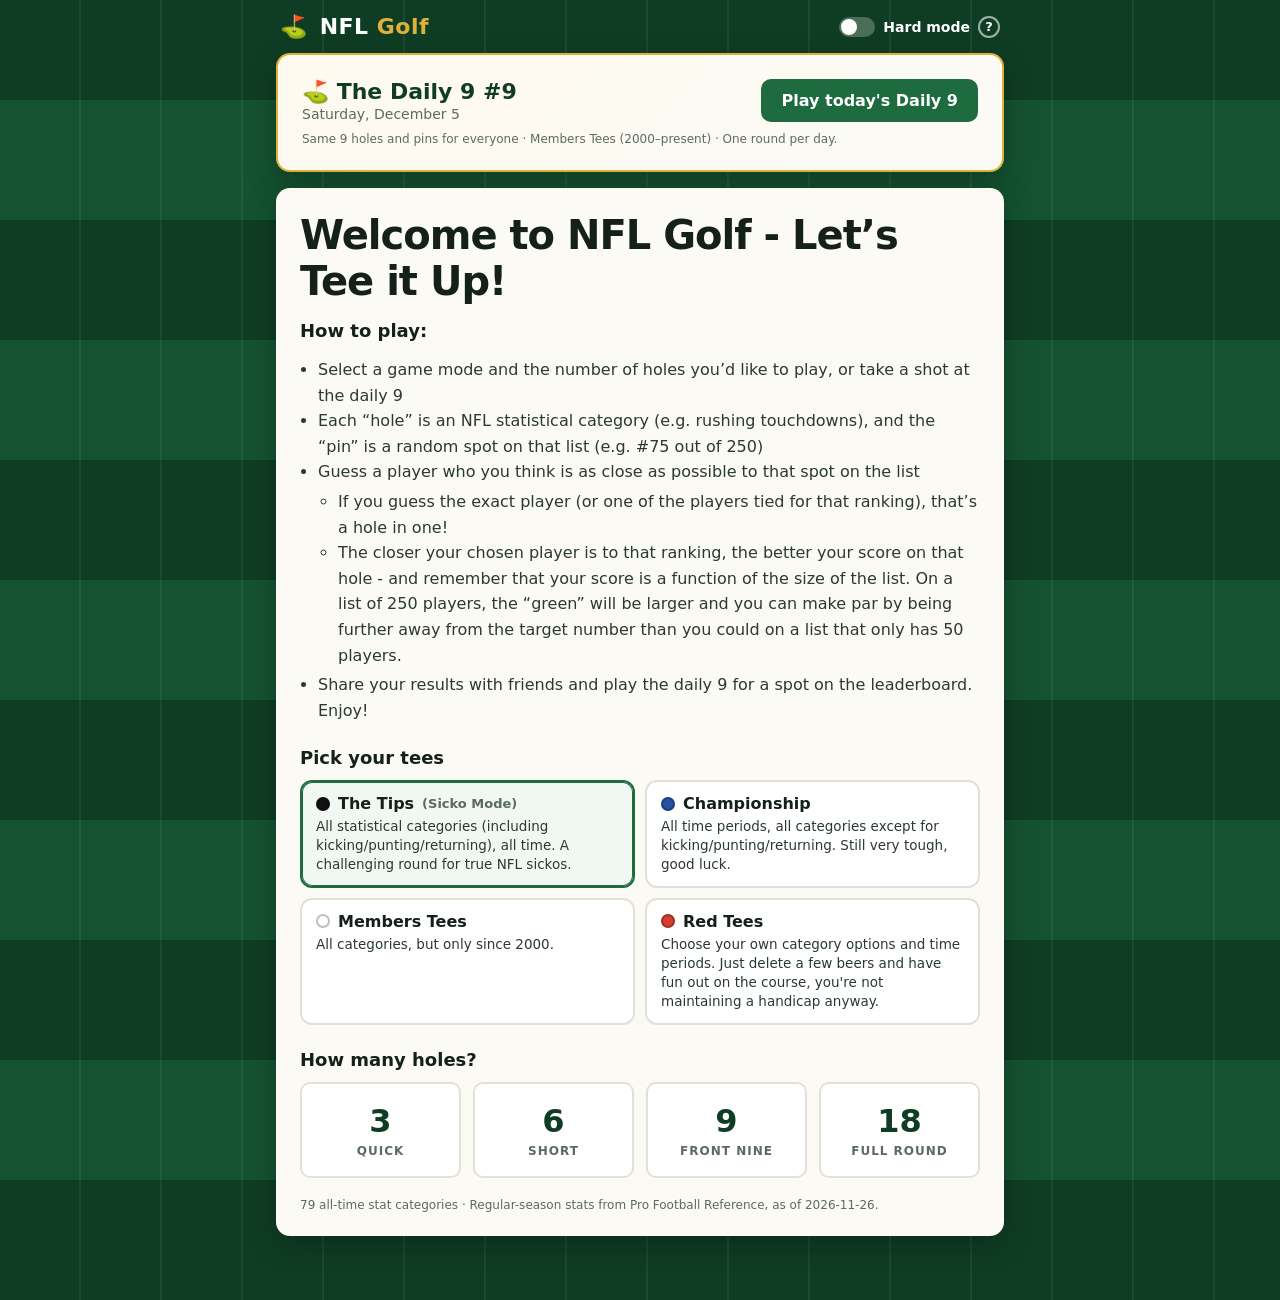
==== index.html @ 285e83be "Add Challenge links: send a friend your exact course and compare scores Co-Authored-By: Claude Opus " ====
<!doctype html>
<html lang="en">
<head>
  <meta charset="utf-8" />
  <meta name="viewport" content="width=device-width, initial-scale=1, viewport-fit=cover" />
  <meta name="claude:viewport-fit-sides" content="cover">
  <title>NFL Golf</title>
  <link rel="stylesheet" href="styles.css?v=15" />
</head>
<body>
  <header class="topbar">
    <div class="brand"><span class="flag">⛳</span> NFL <em>Golf</em></div>
    <div id="hardToggle" class="hard-wrap">
      <label class="hard-toggle">
        <input type="checkbox" id="hardMode" /> <span class="switch" aria-hidden="true"></span> Hard mode
      </label>
      <button id="hardHelp" class="help-btn" type="button" aria-label="What is Hard mode?" aria-expanded="false" aria-controls="hardTip">?</button>
      <div id="hardTip" class="help-tip hidden" role="tooltip">For an additional challenge, hide the statistic for the pin player (i.e. you'll only see the ranking, not the underlying statistic).</div>
    </div>
    <div id="totalBadge" class="total-badge hidden">Score <strong id="totalScore">0</strong></div>
  </header>

  <main>
    <!-- Setup -->
    <section id="setup" class="screen">
      <div id="challengeCard" class="card challenge-card hidden">
        <div class="daily-head">
          <div>
            <div class="daily-kicker">🏌️ You've been challenged!</div>
            <div class="daily-date" id="challengeWhat"></div>
          </div>
          <button id="challengeBtn" class="primary">Accept challenge</button>
        </div>
        <p class="fine daily-note" id="challengeNote"></p>
      </div>
      <div class="card daily-card">
        <div class="daily-head">
          <div>
            <div class="daily-kicker">⛳ The Daily 9 #<span id="dailyNum">1</span></div>
            <div class="daily-date" id="dailyDate"></div>
          </div>
          <button id="dailyBtn" class="primary">Play today's Daily 9</button>
        </div>
        <p class="fine daily-note" id="dailyNote"></p>
      </div>
      <div class="card hero">
        <h1>Welcome to NFL Golf - Let’s Tee it Up!</h1>
        <h2 class="howto">How to play:</h2>
        <ul class="rules">
          <li>Select a game mode and the number of holes you’d like to play, or take a shot at the daily 9</li>
          <li>Each “hole” is an NFL statistical category (e.g. rushing touchdowns), and the “pin” is a random spot on that list (e.g. #75 out of 250)</li>
          <li>Guess a player who you think is as close as possible to that spot on the list
            <ul>
              <li>If you guess the exact player (or one of the players tied for that ranking), that’s a hole in one!</li>
              <li>The closer your chosen player is to that ranking, the better your score on that hole - and remember that your score is a function of the size of the list. On a list of 250 players, the “green” will be larger and you can make par by being further away from the target number than you could on a list that only has 50 players.</li>
            </ul>
          </li>
          <li>Share your results with friends and play the daily 9 for a spot on the leaderboard. Enjoy!</li>
        </ul>

        <h2>Pick your tees</h2>
        <div class="tees" role="radiogroup" aria-label="Game mode">
          <label class="tee tee-tips"><input type="radio" name="tee" value="tips" checked />
            <span class="tee-name"><i class="tee-dot"></i>The Tips <small>(Sicko Mode)</small></span>
            <span class="tee-copy">All statistical categories (including kicking/punting/returning), all time. A challenging round for true NFL sickos.</span>
          </label>
          <label class="tee tee-champ"><input type="radio" name="tee" value="champ" />
            <span class="tee-name"><i class="tee-dot"></i>Championship</span>
            <span class="tee-copy">All time periods, all categories except for kicking/punting/returning. Still very tough, good luck.</span>
          </label>
          <label class="tee tee-members"><input type="radio" name="tee" value="members" />
            <span class="tee-name"><i class="tee-dot"></i>Members Tees</span>
            <span class="tee-copy">All categories, but only since 2000.</span>
          </label>
          <label class="tee tee-red"><input type="radio" name="tee" value="red" />
            <span class="tee-name"><i class="tee-dot"></i>Red Tees</span>
            <span class="tee-copy">Choose your own category options and time periods. Just delete a few beers and have fun out on the course, you're not maintaining a handicap anyway.</span>
          </label>
        </div>

        <fieldset id="redOptions" class="red-options hidden">
          <legend>Categories</legend>
          <div class="fams">
            <label><input type="checkbox" name="fam" value="off" checked /> Offensive</label>
            <label><input type="checkbox" name="fam" value="def" checked /> Defensive</label>
            <label><input type="checkbox" name="fam" value="kick" /> Placekicking</label>
            <label><input type="checkbox" name="fam" value="punt,ret" /> Punting/Returning</label>
            <label><input type="checkbox" name="fam" value="gen" /> Games &amp; Starts</label>
          </div>
          <div class="years">
            <label>From <select id="yearFrom"></select></label>
            <label>To <select id="yearTo"></select></label>
          </div>
          <p id="redNote" class="fine red-note"></p>
        </fieldset>

        <h2>How many holes?</h2>
        <div class="hole-choices">
          <button class="choice" data-holes="3">3<span>Quick</span></button>
          <button class="choice" data-holes="6">6<span>Short</span></button>
          <button class="choice" data-holes="9">9<span>Front nine</span></button>
          <button class="choice" data-holes="18">18<span>Full round</span></button>
        </div>
        <p class="fine" id="dataNote"></p>
      </div>
    </section>

    <!-- Hole -->
    <section id="hole" class="screen hidden">
      <div class="round-bar">
        <button id="homeBtn" class="bar-btn" type="button">← Home</button>
        <button id="reteeBtn" class="bar-btn" type="button" title="Start over from hole 1 with a fresh course, same settings">↺ Re-Tee</button>
      </div>
      <div class="card">
        <div class="hole-head">
          <div class="hole-num">Hole <span id="holeNum">1</span><small> / <span id="holeCount">9</span></small></div>
          <div class="pin">
            <div class="pin-label">Pin</div>
            <div class="pin-rank">#<span id="parRank">1</span></div>
          </div>
        </div>
        <div id="holeTee" class="hole-tee"></div>
        <h2 id="catName" class="cat-name">Category</h2>
        <p class="cat-sub">Ranked list goes to <b>#<span id="listSize">50</span></b>. Find the player ranked <b>#<span id="parRank2">1</span></b><span id="pinStat"></span> — or as close as you can.</p>

        <form id="guessForm" autocomplete="off">
          <div class="ac-wrap">
            <input id="guessInput" type="text" placeholder="Type a player's name…" aria-label="Player name" aria-autocomplete="list" aria-controls="acList" />
            <ul id="acList" class="ac-list hidden" role="listbox"></ul>
          </div>
          <button id="guessBtn" type="submit" class="primary">Swing</button>
        </form>

        <div id="result" class="result hidden">
          <div class="result-top">
            <div>
              <div id="resultLabel" class="result-label">Birdie</div>
              <div id="resultDetail" class="result-detail"></div>
            </div>
            <div class="strokes"><span id="resultStrokes">0</span><small>points</small></div>
          </div>
          <ol id="board" class="board"></ol>
          <button id="nextBtn" class="primary wide">Next hole →</button>
        </div>
      </div>

      <div class="card scorecard-card">
        <h3>Scorecard</h3>
        <div class="scorecard-scroll"><table id="scorecard" class="scorecard"></table></div>
      </div>
    </section>

    <!-- Final -->
    <section id="final" class="screen hidden">
      <div class="card hero">
        <div class="final-label">Round complete · <span id="finalTee"></span></div>
        <div class="final-score"><span id="finalScore">0</span><small>points over <span id="finalHoles">9</span> holes</small></div>
        <div id="finalRank" class="final-rank"></div>
        <p id="finalVerdict" class="lede final-verdict"></p>
        <div class="scorecard-scroll"><table id="finalCard" class="scorecard"></table></div>
        <textarea id="shareText" class="share-text" rows="12" readonly hidden aria-label="Your scorecard"></textarea>
        <div id="challengeResult" class="challenge-result hidden"></div>
        <div id="dailyBoard" class="daily-board hidden"></div>
        <div class="final-actions">
          <button id="shareBtn" class="ghost">Share your card</button>
          <button id="challengeSendBtn" class="ghost" title="Send a friend a link to this exact course">⚔️ Challenge</button>
          <button id="reteeFinalBtn" class="ghost" title="Play a fresh course with the same settings">↺ Re-Tee</button>
          <button id="againBtn" class="primary">Play again</button>
        </div>
      </div>
    </section>
  </main>

  <script src="leaderboard-config.js?v=10"></script>
  <script src="app.js?v=17"></script>
</body>
</html>
---- styles.css ----
:root {
  --turf: #0f3d24;
  --turf-2: #145230;
  --fairway: #1d6b3f;
  --card: #fbfaf5;
  --ink: #142019;
  --muted: #5b6b61;
  --line: #e3e1d6;
  --gold: #e0b13a;
  --flag: #d63c2f;
  --good: #1d7a45;
  --bad: #b23a2e;
  --radius: 14px;
}
* { box-sizing: border-box; }
html, body { margin: 0; }
:root { color-scheme: light; }
body {
  font-family: ui-sans-serif, system-ui, -apple-system, "Segoe UI", Roboto, sans-serif;
  color: var(--ink);
  min-height: 100vh;
  background:
    repeating-linear-gradient(90deg, transparent 0 79px, rgba(255,255,255,.06) 79px 81px),
    repeating-linear-gradient(0deg, var(--turf) 0 120px, var(--turf-2) 120px 240px);
}
.hidden { display: none !important; }

.topbar {
  display: flex; justify-content: space-between; align-items: center;
  padding-block: 14px; color: #fff; max-width: 760px; margin: 0 auto;
  padding-left: max(20px, env(safe-area-inset-left, 0px));
  padding-right: max(20px, env(safe-area-inset-right, 0px));
}
.brand { font-weight: 800; font-size: 22px; letter-spacing: .5px; }
.brand em { font-style: normal; color: var(--gold); }
.flag { margin-right: 4px; }
.hard-wrap { position: relative; display: flex; align-items: center; gap: 8px; }
.help-btn {
  width: 22px; height: 22px; padding: 0; border-radius: 50%; border: 2px solid rgba(255,255,255,.6);
  background: transparent; color: #fff; font-size: 13px; font-weight: 800; line-height: 1;
}
.help-btn:hover, .help-btn[aria-expanded="true"] { background: rgba(255,255,255,.2); }
.help-tip {
  position: absolute; z-index: 20; top: calc(100% + 10px); right: 0; width: min(280px, 80vw);
  background: var(--card); color: var(--ink); font-size: 14px; font-weight: 500; line-height: 1.45;
  padding: 12px 14px; border-radius: 10px; box-shadow: 0 10px 24px rgba(0,0,0,.3);
}
.help-tip::before { content: ""; position: absolute; top: -6px; right: 6px; border: 6px solid transparent; border-top: 0; border-bottom-color: var(--card); }
.hard-toggle { display: inline-flex; align-items: center; gap: 8px; font-size: 14px; font-weight: 700; cursor: pointer; user-select: none; }
.hard-toggle input { position: absolute; opacity: 0; width: 1px; height: 1px; }
.hard-toggle .switch { width: 36px; height: 20px; border-radius: 999px; background: rgba(255,255,255,.25); position: relative; transition: background .15s; }
.hard-toggle .switch::after { content: ""; position: absolute; top: 2px; left: 2px; width: 16px; height: 16px; border-radius: 50%; background: #fff; transition: transform .15s; }
.hard-toggle input:checked + .switch { background: var(--flag); }
.hard-toggle input:checked + .switch::after { transform: translateX(16px); }
.hard-toggle input:focus-visible + .switch { outline: 3px solid var(--gold); outline-offset: 2px; }
.total-badge { background: rgba(0,0,0,.3); padding: 6px 14px; border-radius: 999px; font-size: 14px; }
.total-badge strong { font-size: 18px; margin-left: 4px; color: var(--gold); }

main {
  max-width: 760px; margin: 0 auto; padding-block: 0 48px;
  padding-left: max(16px, env(safe-area-inset-left, 0px));
  padding-right: max(16px, env(safe-area-inset-right, 0px));
}
.card {
  /* The card is always light, so pin light form controls even when the viewer is in dark mode. */
  color-scheme: light; color: var(--ink);
  background: var(--card); border-radius: var(--radius); padding: 24px;
  box-shadow: 0 10px 30px rgba(0,0,0,.25); margin-bottom: 16px;
}
h1 { margin: 0 0 8px; font-size: 40px; letter-spacing: -1px; }
h2 { margin: 24px 0 12px; font-size: 18px; }
h3 { margin: 0 0 10px; font-size: 14px; text-transform: uppercase; letter-spacing: 1px; color: var(--muted); }
.lede { font-size: 17px; line-height: 1.5; color: #2b3a31; }
.rules { padding-left: 18px; line-height: 1.6; color: #2b3a31; }
.rules ul { padding-left: 20px; margin: 4px 0; }
.howto { margin-top: 16px; }
.fine { font-size: 12px; color: var(--muted); margin: 20px 0 0; }

button { font: inherit; cursor: pointer; border: 0; border-radius: 10px; }
.primary { background: var(--fairway); color: #fff; padding: 12px 20px; font-weight: 700; }
.primary:hover { background: #237d4b; }
.primary:disabled { opacity: .5; cursor: default; }
.ghost { background: transparent; border: 2px solid var(--fairway); color: var(--fairway); padding: 10px 18px; font-weight: 700; }
.wide { width: 100%; margin-top: 16px; }

.hole-choices { display: grid; grid-template-columns: repeat(4, 1fr); gap: 12px; }
.choice {
  background: #fff; border: 2px solid var(--line); padding: 18px 8px; font-size: 32px; font-weight: 800; color: var(--turf);
  display: flex; flex-direction: column; align-items: center; transition: transform .1s, border-color .1s;
}
.choice span { font-size: 12px; font-weight: 600; color: var(--muted); text-transform: uppercase; letter-spacing: 1px; margin-top: 4px; }
.choice:hover:not(:disabled) { border-color: var(--fairway); transform: translateY(-2px); }
.choice:disabled { opacity: .5; cursor: default; }
button:focus-visible, .choice:focus-visible { outline: 3px solid var(--gold); outline-offset: 2px; }
.share-text { width: 100%; margin-top: 16px; font: inherit; font-size: 14px; padding: 10px; border: 2px solid var(--line); border-radius: 10px; background: #fff; color: var(--ink); }
@media (prefers-reduced-motion: reduce) { * { transition: none !important; scroll-behavior: auto !important; } }

.tees { display: grid; grid-template-columns: repeat(2, 1fr); gap: 10px; }
.tee {
  position: relative; display: flex; flex-direction: column; gap: 4px; cursor: pointer;
  background: #fff; border: 2px solid var(--line); border-radius: 12px; padding: 12px 14px;
}
.tee input { position: absolute; opacity: 0; pointer-events: none; }
.tee:hover { border-color: #b9c9bd; }
.tee:has(input:checked) { border-color: var(--fairway); background: #f1f8f3; box-shadow: inset 0 0 0 1px var(--fairway); }
.tee:has(input:focus-visible) { outline: 3px solid var(--gold); outline-offset: 2px; }
.tee-name { font-weight: 800; font-size: 16px; display: flex; align-items: center; gap: 8px; }
.tee-name small { font-weight: 600; color: var(--muted); font-size: 13px; }
.tee-copy { font-size: 13.5px; line-height: 1.4; color: #2b3a31; }
.tee-dot { width: 14px; height: 14px; border-radius: 50%; flex: none; border: 2px solid rgba(0,0,0,.25); }
.tee-tips .tee-dot { background: #111; }
.tee-champ .tee-dot { background: #2453a6; }
.tee-members .tee-dot { background: #fff; }
.tee-red .tee-dot { background: var(--flag); }

.red-options { margin: 12px 0 0; border: 2px solid var(--line); border-radius: 12px; padding: 10px 14px 12px; background: #fff; }
.red-options legend { font-weight: 700; font-size: 13px; text-transform: uppercase; letter-spacing: 1px; color: var(--muted); padding: 0 4px; }
.fams { display: flex; flex-wrap: wrap; gap: 8px 18px; }
.fams label, .years label { display: inline-flex; align-items: center; gap: 6px; font-size: 15px; cursor: pointer; }
.fams input { width: 17px; height: 17px; accent-color: var(--fairway); }
.years { display: flex; gap: 18px; margin-top: 12px; }
.years select { font: inherit; font-size: 15px; padding: 6px 8px; border: 2px solid var(--line); border-radius: 8px; background: #fff; color: var(--ink); }
.red-note { margin-top: 10px; }
.red-note.warn { color: var(--bad); font-weight: 600; }

.hole-tee { margin-top: 14px; font-size: 12px; font-weight: 700; text-transform: uppercase; letter-spacing: 1px; color: var(--muted); }
.hole-tee + .cat-name { margin-top: 2px; }

.daily-card { background: linear-gradient(135deg, #fffaf0, var(--card)); border: 2px solid var(--gold); }
.daily-head { display: flex; justify-content: space-between; align-items: center; gap: 16px; }
.daily-kicker { font-weight: 900; font-size: 22px; color: var(--turf); }
.daily-date { color: var(--muted); font-size: 14px; margin-top: 2px; }
.daily-note { margin-top: 10px; }
.daily-board { margin-top: 20px; border-top: 1px solid var(--line); padding-top: 16px; }
.post-form { display: flex; gap: 10px; }
.post-form input {
  flex: 1; font: inherit; font-size: 16px; padding: 10px 12px; border: 2px solid var(--line); border-radius: 10px;
  background: #fff; color: var(--ink); -webkit-text-fill-color: var(--ink); outline: none;
}
.post-form input:focus { border-color: var(--fairway); }
.lb-list { list-style: none; margin: 8px 0 0; padding: 0; border: 1px solid var(--line); border-radius: 10px; background: #fff; }
.lb-list:empty { display: none; }
.lb-list li { display: grid; grid-template-columns: 56px 1fr auto; gap: 8px; padding: 7px 12px; border-bottom: 1px solid #f0efe8; font-size: 15px; }
.lb-list li:last-child { border-bottom: 0; }
.lb-list .rk, .lb-list .val { color: var(--muted); font-variant-numeric: tabular-nums; }
.lb-list li.me { background: #e4f3e9; font-weight: 700; }

.round-bar { display: flex; justify-content: space-between; margin-bottom: 10px; }
.bar-btn { background: rgba(0,0,0,.28); color: #fff; padding: 7px 14px; border-radius: 999px; font-size: 14px; font-weight: 700; }
.bar-btn:hover { background: rgba(0,0,0,.45); }

.challenge-card { border: 2px solid var(--flag); background: linear-gradient(135deg, #fff4f2, var(--card)); }
.challenge-result { margin-top: 16px; padding: 12px 14px; border-radius: 10px; background: #fff4f2; border: 1px solid #f3c9c3; font-size: 16px; }
.scorecard .rival-row td { color: var(--muted); background: #faf9f4; }
.scorecard .rival-row td.beat { color: var(--bad); font-weight: 700; }

.hole-head { display: flex; justify-content: space-between; align-items: center; }
.hole-num { font-size: 15px; font-weight: 700; text-transform: uppercase; letter-spacing: 1px; color: var(--muted); }
.hole-num span:first-child { color: var(--ink); font-size: 22px; }
.pin { text-align: center; background: var(--flag); color: #fff; border-radius: 12px; padding: 8px 16px; min-width: 92px; }
.pin-label { font-size: 11px; text-transform: uppercase; letter-spacing: 2px; opacity: .85; }
.pin-rank { font-size: 32px; font-weight: 900; line-height: 1; }
.cat-name { font-size: 28px; margin: 14px 0 4px; letter-spacing: -.5px; }
.cat-sub { color: var(--muted); margin: 0 0 18px; }

#guessForm { display: flex; gap: 10px; }
.ac-wrap { position: relative; flex: 1; }
#guessInput {
  width: 100%; font: inherit; font-size: 17px; padding: 12px 14px; border-radius: 10px;
  border: 2px solid var(--line); background: #fff; outline: none;
  color: var(--ink); -webkit-text-fill-color: var(--ink); caret-color: var(--fairway);
}
#guessInput::placeholder { color: var(--muted); -webkit-text-fill-color: var(--muted); opacity: 1; }
#guessInput:disabled { color: var(--muted); -webkit-text-fill-color: var(--muted); }
#guessInput:focus { border-color: var(--fairway); }
.ac-list {
  position: absolute; z-index: 10; left: 0; right: 0; top: calc(100% + 4px); margin: 0; padding: 4px;
  list-style: none; background: #fff; color: var(--ink); border: 1px solid var(--line); border-radius: 10px;
  box-shadow: 0 10px 24px rgba(0,0,0,.15); max-height: 260px; overflow-y: auto;
}
.ac-list li { padding: 9px 12px; border-radius: 6px; cursor: pointer; }
.ac-list li.active, .ac-list li:hover { background: #e9f3ec; }
.ac-list li b { color: var(--fairway); }

.result { margin-top: 20px; border-top: 1px solid var(--line); padding-top: 18px; }
.result-top { display: flex; justify-content: space-between; align-items: center; gap: 12px; }
.result-label { font-size: 26px; font-weight: 900; }
.result-label.good { color: var(--good); }
.result-label.bad { color: var(--bad); }
.result-detail { color: var(--muted); margin-top: 2px; }
.strokes { text-align: center; }
.strokes span { display: block; font-size: 40px; font-weight: 900; line-height: 1; }
.strokes small { color: var(--muted); font-size: 12px; text-transform: uppercase; letter-spacing: 1px; }

.board {
  position: relative; list-style: none; margin: 16px 0 0; padding: 0; max-height: 320px; overflow-y: auto;
  border: 1px solid var(--line); border-radius: 10px; background: #fff;
}
.board li { display: grid; grid-template-columns: 72px 1fr auto; gap: 8px; padding: 7px 12px; border-bottom: 1px solid #f0efe8; font-size: 15px; }
.board li:last-child { border-bottom: 0; }
.board .rk { white-space: nowrap; color: var(--muted); font-variant-numeric: tabular-nums; }
.board .val { font-variant-numeric: tabular-nums; color: var(--muted); }
.board li.par { background: #fdeceb; }
.board li.par .rk::after { content: " ⛳"; }
.board li.guess { background: #e4f3e9; font-weight: 700; }
.board li.guess.par { background: linear-gradient(90deg, #fdeceb, #e4f3e9); }
.board li.inrange { background: #fafaf3; }

.scorecard-scroll { overflow-x: auto; }
.scorecard { border-collapse: collapse; width: 100%; font-size: 13px; font-variant-numeric: tabular-nums; }
.scorecard th, .scorecard td { border: 1px solid var(--line); padding: 6px 8px; text-align: center; white-space: nowrap; }
.scorecard th { background: #f2f1ea; font-weight: 700; color: var(--muted); }
.scorecard td.row-head, .scorecard th.row-head { text-align: left; font-weight: 700; color: var(--ink); background: #f2f1ea; }
.scorecard td.current { outline: 2px solid var(--fairway); outline-offset: -2px; }
.scorecard td.ace { color: var(--good); font-weight: 900; }
.scorecard td.ob { color: var(--bad); font-weight: 700; }
.scorecard .sc-name { display: block; margin-top: 2px; font-size: 11px; font-weight: 500; color: var(--muted); white-space: normal; line-height: 1.25; min-width: 80px; }
.scorecard td.ob .sc-name { color: var(--bad); }
.scorecard .cat-row td { white-space: normal; font-size: 11px; color: var(--muted); min-width: 90px; }

.final-label { text-transform: uppercase; letter-spacing: 2px; font-size: 13px; color: var(--muted); font-weight: 700; }
.final-score > span { font-size: 72px; font-weight: 900; color: var(--turf); line-height: 1; }
.final-score small { display: block; color: var(--muted); margin-top: 4px; }
.final-rank {
  display: inline-block; margin-top: 18px; padding: 8px 16px; border-radius: 999px;
  background: var(--turf); color: var(--gold); font-size: 22px; font-weight: 900; letter-spacing: .5px;
}
.final-verdict { margin-top: 8px; }
.final-actions { display: flex; flex-wrap: wrap; gap: 12px; justify-content: flex-end; margin-top: 20px; }

@media (max-width: 560px) {
  h1 { font-size: 32px; }
  .hole-choices { grid-template-columns: repeat(2, 1fr); }
  .tees { grid-template-columns: 1fr; }
  .daily-head { flex-direction: column; align-items: stretch; }
  .post-form { flex-direction: column; }
  #guessForm { flex-direction: column; }
  .cat-name { font-size: 23px; }
}
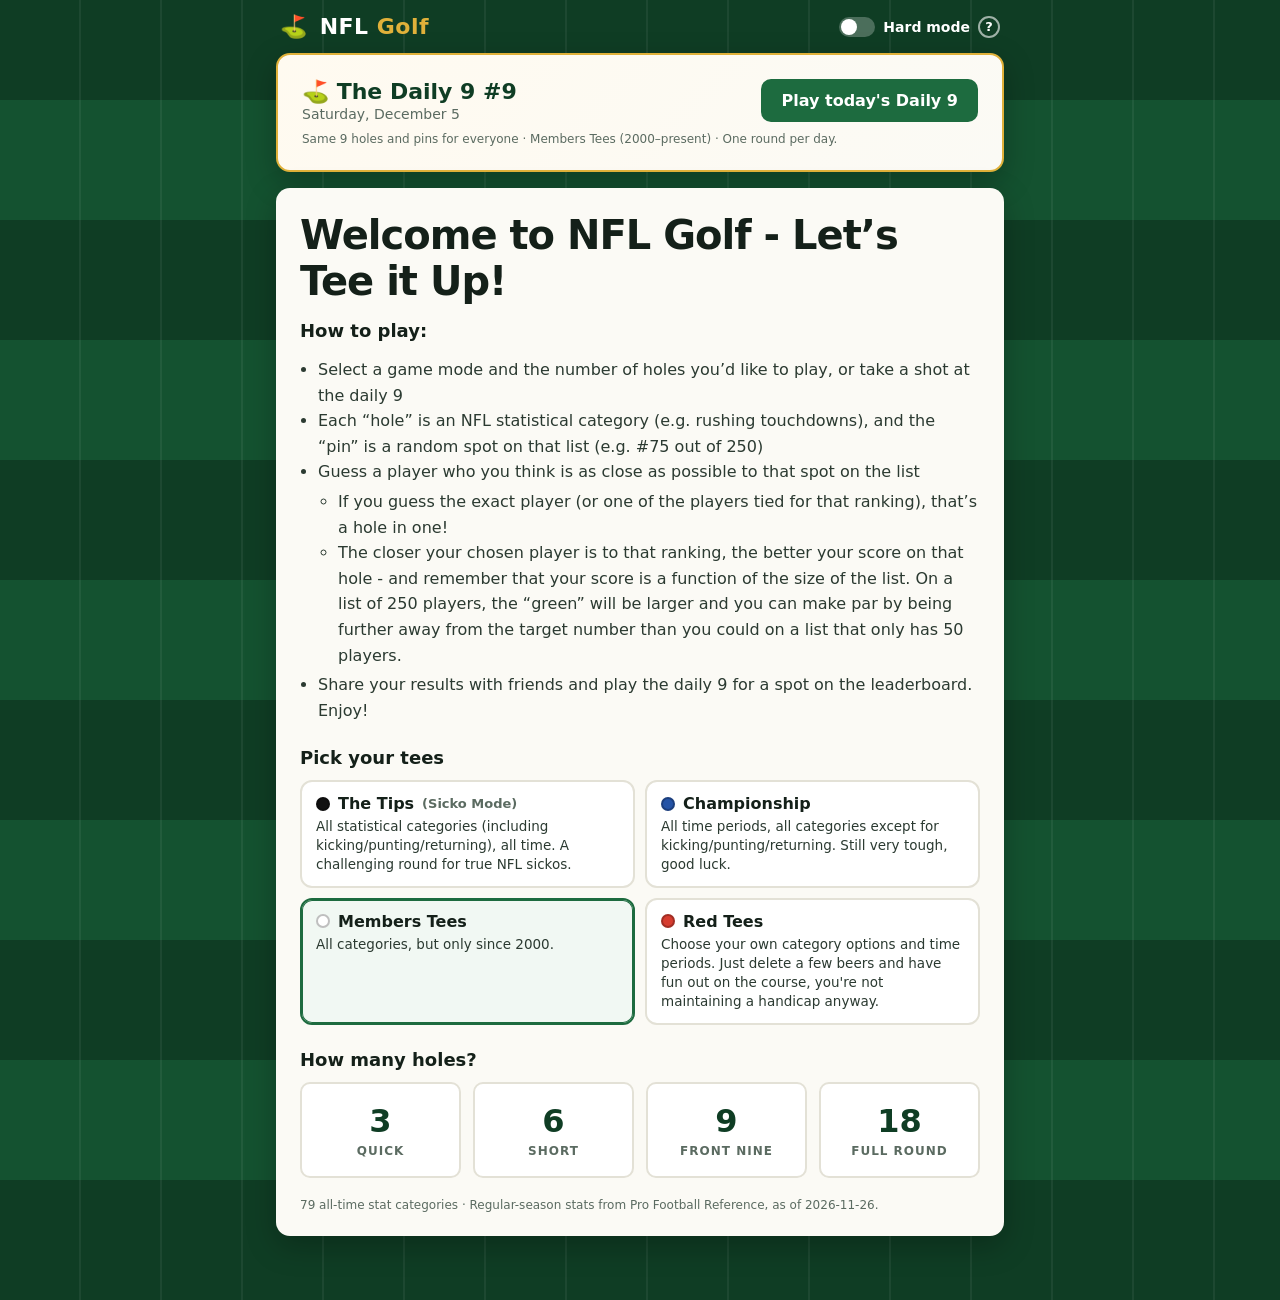
==== commit a6135a68: "Default to Members Tees and preload season stats Co-Authored-By: Claude Opus 5.5 <noreply@anthropic." ====
--- a/index.html
+++ b/index.html
@@ -5,11 +5,11 @@
   <meta name="viewport" content="width=device-width, initial-scale=1, viewport-fit=cover" />
   <meta name="claude:viewport-fit-sides" content="cover">
   <title>NFL Golf</title>
-  <link rel="stylesheet" href="styles.css?v=15" />
+  <link rel="stylesheet" href="styles.css?v=16" />
 </head>
 <body>
   <header class="topbar">
-    <div class="brand"><span class="flag">⛳</span> NFL <em>Golf</em></div>
+    <a class="brand" id="brandLink" href="./" aria-label="NFL Golf home"><span class="flag">⛳</span> NFL <em>Golf</em></a>
     <div id="hardToggle" class="hard-wrap">
       <label class="hard-toggle">
         <input type="checkbox" id="hardMode" /> <span class="switch" aria-hidden="true"></span> Hard mode
@@ -60,7 +60,7 @@
 
         <h2>Pick your tees</h2>
         <div class="tees" role="radiogroup" aria-label="Game mode">
-          <label class="tee tee-tips"><input type="radio" name="tee" value="tips" checked />
+          <label class="tee tee-tips"><input type="radio" name="tee" value="tips" />
             <span class="tee-name"><i class="tee-dot"></i>The Tips <small>(Sicko Mode)</small></span>
             <span class="tee-copy">All statistical categories (including kicking/punting/returning), all time. A challenging round for true NFL sickos.</span>
           </label>
@@ -68,7 +68,7 @@
             <span class="tee-name"><i class="tee-dot"></i>Championship</span>
             <span class="tee-copy">All time periods, all categories except for kicking/punting/returning. Still very tough, good luck.</span>
           </label>
-          <label class="tee tee-members"><input type="radio" name="tee" value="members" />
+          <label class="tee tee-members"><input type="radio" name="tee" value="members" checked />
             <span class="tee-name"><i class="tee-dot"></i>Members Tees</span>
             <span class="tee-copy">All categories, but only since 2000.</span>
           </label>
@@ -171,7 +171,7 @@
     </section>
   </main>
 
-  <script src="leaderboard-config.js?v=10"></script>
-  <script src="app.js?v=17"></script>
+  <script src="leaderboard-config.js?v=11"></script>
+  <script src="app.js?v=21"></script>
 </body>
 </html>
--- a/styles.css
+++ b/styles.css
@@ -31,7 +31,8 @@
   padding-left: max(20px, env(safe-area-inset-left, 0px));
   padding-right: max(20px, env(safe-area-inset-right, 0px));
 }
-.brand { font-weight: 800; font-size: 22px; letter-spacing: .5px; }
+.brand { font-weight: 800; font-size: 22px; letter-spacing: .5px; color: inherit; text-decoration: none; }
+.brand:focus-visible { outline: 3px solid var(--gold); outline-offset: 4px; border-radius: 6px; }
 .brand em { font-style: normal; color: var(--gold); }
 .flag { margin-right: 4px; }
 .hard-wrap { position: relative; display: flex; align-items: center; gap: 8px; }
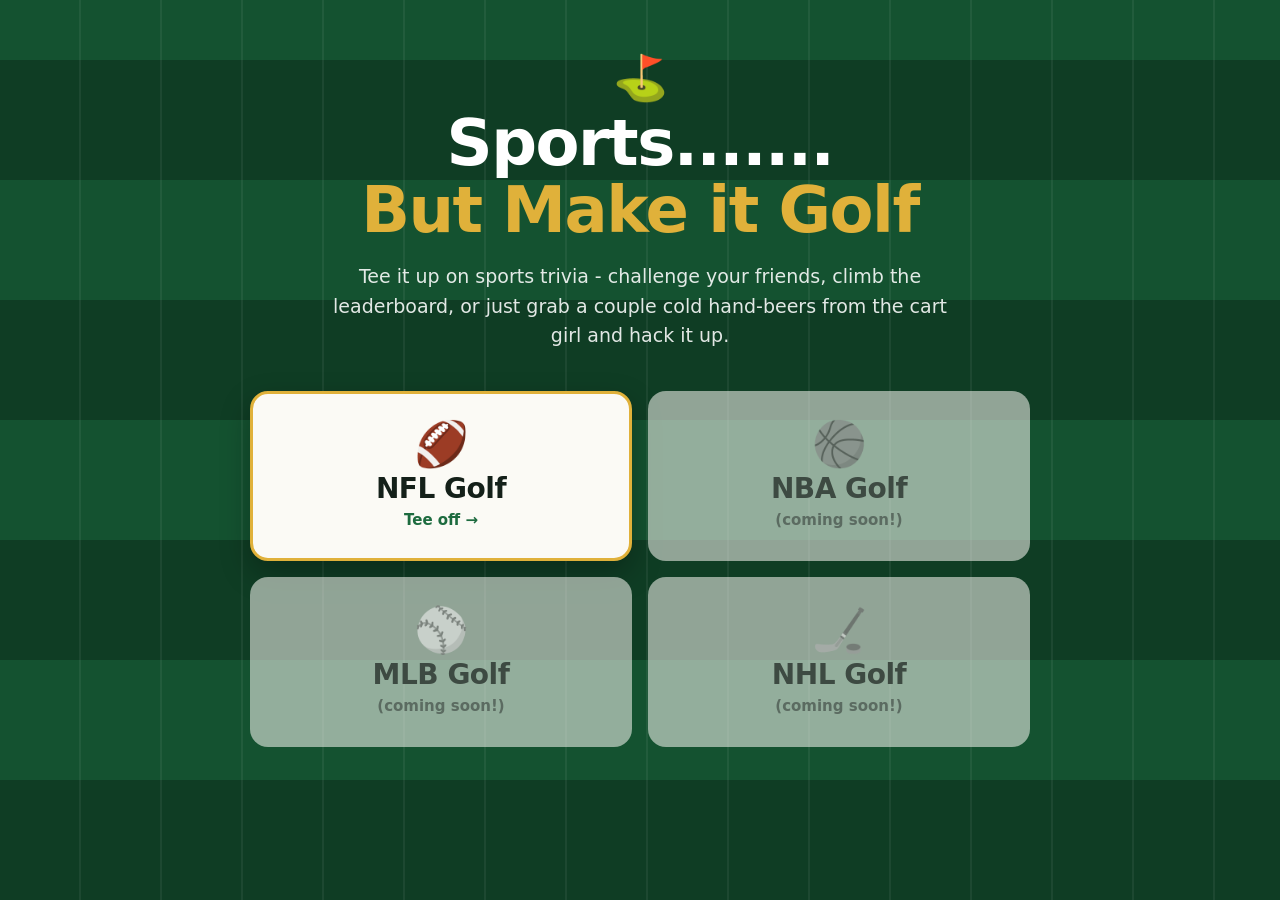
==== commit 73cc354b: "Add Sports But Make it Golf landing page; move NFL game to /nfl/ Old challenge links at the site roo" ====
--- a/index.html
+++ b/index.html
@@ -3,175 +3,46 @@
 <head>
   <meta charset="utf-8" />
   <meta name="viewport" content="width=device-width, initial-scale=1, viewport-fit=cover" />
-  <meta name="claude:viewport-fit-sides" content="cover">
-  <title>NFL Golf</title>
-  <link rel="stylesheet" href="styles.css?v=16" />
+  <title>Sports.......But Make it Golf</title>
+  <meta name="description" content="Tee it up on sports trivia - challenge your friends, climb the leaderboard, or just grab a couple cold hand-beers from the cart girl and hack it up." />
+  <meta property="og:title" content="Sports.......But Make it Golf" />
+  <meta property="og:description" content="Tee it up on sports trivia - challenge your friends, climb the leaderboard, or just grab a couple cold hand-beers from the cart girl and hack it up." />
+  <script>
+    // Challenge links shared before the NFL game moved to /nfl/ still open the right round.
+    if (new URLSearchParams(location.search).has("challenge")) location.replace("nfl/" + location.search);
+  </script>
+  <link rel="stylesheet" href="landing.css?v=2" />
 </head>
 <body>
-  <header class="topbar">
-    <a class="brand" id="brandLink" href="./" aria-label="NFL Golf home"><span class="flag">⛳</span> NFL <em>Golf</em></a>
-    <div id="hardToggle" class="hard-wrap">
-      <label class="hard-toggle">
-        <input type="checkbox" id="hardMode" /> <span class="switch" aria-hidden="true"></span> Hard mode
-      </label>
-      <button id="hardHelp" class="help-btn" type="button" aria-label="What is Hard mode?" aria-expanded="false" aria-controls="hardTip">?</button>
-      <div id="hardTip" class="help-tip hidden" role="tooltip">For an additional challenge, hide the statistic for the pin player (i.e. you'll only see the ranking, not the underlying statistic).</div>
-    </div>
-    <div id="totalBadge" class="total-badge hidden">Score <strong id="totalScore">0</strong></div>
-  </header>
+  <main class="landing">
+    <header class="banner">
+      <div class="banner-flag" aria-hidden="true">⛳</div>
+      <h1>Sports.......<span>But Make it Golf</span></h1>
+      <p class="tagline">Tee it up on sports trivia - challenge your friends, climb the leaderboard, or just grab a couple cold hand-beers from the cart girl and hack it up.</p>
+    </header>
 
-  <main>
-    <!-- Setup -->
-    <section id="setup" class="screen">
-      <div id="challengeCard" class="card challenge-card hidden">
-        <div class="daily-head">
-          <div>
-            <div class="daily-kicker">🏌️ You've been challenged!</div>
-            <div class="daily-date" id="challengeWhat"></div>
-          </div>
-          <button id="challengeBtn" class="primary">Accept challenge</button>
-        </div>
-        <p class="fine daily-note" id="challengeNote"></p>
+    <nav class="sports" aria-label="Choose a game">
+      <a class="sport live" href="nfl/">
+        <span class="sport-icon" aria-hidden="true">🏈</span>
+        <span class="sport-name">NFL Golf</span>
+        <span class="sport-sub">Tee off →</span>
+      </a>
+      <div class="sport soon" aria-disabled="true">
+        <span class="sport-icon" aria-hidden="true">🏀</span>
+        <span class="sport-name">NBA Golf</span>
+        <span class="sport-sub">(coming soon!)</span>
       </div>
-      <div class="card daily-card">
-        <div class="daily-head">
-          <div>
-            <div class="daily-kicker">⛳ The Daily 9 #<span id="dailyNum">1</span></div>
-            <div class="daily-date" id="dailyDate"></div>
-          </div>
-          <button id="dailyBtn" class="primary">Play today's Daily 9</button>
-        </div>
-        <p class="fine daily-note" id="dailyNote"></p>
+      <div class="sport soon" aria-disabled="true">
+        <span class="sport-icon" aria-hidden="true">⚾</span>
+        <span class="sport-name">MLB Golf</span>
+        <span class="sport-sub">(coming soon!)</span>
       </div>
-      <div class="card hero">
-        <h1>Welcome to NFL Golf - Let’s Tee it Up!</h1>
-        <h2 class="howto">How to play:</h2>
-        <ul class="rules">
-          <li>Select a game mode and the number of holes you’d like to play, or take a shot at the daily 9</li>
-          <li>Each “hole” is an NFL statistical category (e.g. rushing touchdowns), and the “pin” is a random spot on that list (e.g. #75 out of 250)</li>
-          <li>Guess a player who you think is as close as possible to that spot on the list
-            <ul>
-              <li>If you guess the exact player (or one of the players tied for that ranking), that’s a hole in one!</li>
-              <li>The closer your chosen player is to that ranking, the better your score on that hole - and remember that your score is a function of the size of the list. On a list of 250 players, the “green” will be larger and you can make par by being further away from the target number than you could on a list that only has 50 players.</li>
-            </ul>
-          </li>
-          <li>Share your results with friends and play the daily 9 for a spot on the leaderboard. Enjoy!</li>
-        </ul>
-
-        <h2>Pick your tees</h2>
-        <div class="tees" role="radiogroup" aria-label="Game mode">
-          <label class="tee tee-tips"><input type="radio" name="tee" value="tips" />
-            <span class="tee-name"><i class="tee-dot"></i>The Tips <small>(Sicko Mode)</small></span>
-            <span class="tee-copy">All statistical categories (including kicking/punting/returning), all time. A challenging round for true NFL sickos.</span>
-          </label>
-          <label class="tee tee-champ"><input type="radio" name="tee" value="champ" />
-            <span class="tee-name"><i class="tee-dot"></i>Championship</span>
-            <span class="tee-copy">All time periods, all categories except for kicking/punting/returning. Still very tough, good luck.</span>
-          </label>
-          <label class="tee tee-members"><input type="radio" name="tee" value="members" checked />
-            <span class="tee-name"><i class="tee-dot"></i>Members Tees</span>
-            <span class="tee-copy">All categories, but only since 2000.</span>
-          </label>
-          <label class="tee tee-red"><input type="radio" name="tee" value="red" />
-            <span class="tee-name"><i class="tee-dot"></i>Red Tees</span>
-            <span class="tee-copy">Choose your own category options and time periods. Just delete a few beers and have fun out on the course, you're not maintaining a handicap anyway.</span>
-          </label>
-        </div>
-
-        <fieldset id="redOptions" class="red-options hidden">
-          <legend>Categories</legend>
-          <div class="fams">
-            <label><input type="checkbox" name="fam" value="off" checked /> Offensive</label>
-            <label><input type="checkbox" name="fam" value="def" checked /> Defensive</label>
-            <label><input type="checkbox" name="fam" value="kick" /> Placekicking</label>
-            <label><input type="checkbox" name="fam" value="punt,ret" /> Punting/Returning</label>
-            <label><input type="checkbox" name="fam" value="gen" /> Games &amp; Starts</label>
-          </div>
-          <div class="years">
-            <label>From <select id="yearFrom"></select></label>
-            <label>To <select id="yearTo"></select></label>
-          </div>
-          <p id="redNote" class="fine red-note"></p>
-        </fieldset>
-
-        <h2>How many holes?</h2>
-        <div class="hole-choices">
-          <button class="choice" data-holes="3">3<span>Quick</span></button>
-          <button class="choice" data-holes="6">6<span>Short</span></button>
-          <button class="choice" data-holes="9">9<span>Front nine</span></button>
-          <button class="choice" data-holes="18">18<span>Full round</span></button>
-        </div>
-        <p class="fine" id="dataNote"></p>
+      <div class="sport soon" aria-disabled="true">
+        <span class="sport-icon" aria-hidden="true">🏒</span>
+        <span class="sport-name">NHL Golf</span>
+        <span class="sport-sub">(coming soon!)</span>
       </div>
-    </section>
-
-    <!-- Hole -->
-    <section id="hole" class="screen hidden">
-      <div class="round-bar">
-        <button id="homeBtn" class="bar-btn" type="button">← Home</button>
-        <button id="reteeBtn" class="bar-btn" type="button" title="Start over from hole 1 with a fresh course, same settings">↺ Re-Tee</button>
-      </div>
-      <div class="card">
-        <div class="hole-head">
-          <div class="hole-num">Hole <span id="holeNum">1</span><small> / <span id="holeCount">9</span></small></div>
-          <div class="pin">
-            <div class="pin-label">Pin</div>
-            <div class="pin-rank">#<span id="parRank">1</span></div>
-          </div>
-        </div>
-        <div id="holeTee" class="hole-tee"></div>
-        <h2 id="catName" class="cat-name">Category</h2>
-        <p class="cat-sub">Ranked list goes to <b>#<span id="listSize">50</span></b>. Find the player ranked <b>#<span id="parRank2">1</span></b><span id="pinStat"></span> — or as close as you can.</p>
-
-        <form id="guessForm" autocomplete="off">
-          <div class="ac-wrap">
-            <input id="guessInput" type="text" placeholder="Type a player's name…" aria-label="Player name" aria-autocomplete="list" aria-controls="acList" />
-            <ul id="acList" class="ac-list hidden" role="listbox"></ul>
-          </div>
-          <button id="guessBtn" type="submit" class="primary">Swing</button>
-        </form>
-
-        <div id="result" class="result hidden">
-          <div class="result-top">
-            <div>
-              <div id="resultLabel" class="result-label">Birdie</div>
-              <div id="resultDetail" class="result-detail"></div>
-            </div>
-            <div class="strokes"><span id="resultStrokes">0</span><small>points</small></div>
-          </div>
-          <ol id="board" class="board"></ol>
-          <button id="nextBtn" class="primary wide">Next hole →</button>
-        </div>
-      </div>
-
-      <div class="card scorecard-card">
-        <h3>Scorecard</h3>
-        <div class="scorecard-scroll"><table id="scorecard" class="scorecard"></table></div>
-      </div>
-    </section>
-
-    <!-- Final -->
-    <section id="final" class="screen hidden">
-      <div class="card hero">
-        <div class="final-label">Round complete · <span id="finalTee"></span></div>
-        <div class="final-score"><span id="finalScore">0</span><small>points over <span id="finalHoles">9</span> holes</small></div>
-        <div id="finalRank" class="final-rank"></div>
-        <p id="finalVerdict" class="lede final-verdict"></p>
-        <div class="scorecard-scroll"><table id="finalCard" class="scorecard"></table></div>
-        <textarea id="shareText" class="share-text" rows="12" readonly hidden aria-label="Your scorecard"></textarea>
-        <div id="challengeResult" class="challenge-result hidden"></div>
-        <div id="dailyBoard" class="daily-board hidden"></div>
-        <div class="final-actions">
-          <button id="shareBtn" class="ghost">Share your card</button>
-          <button id="challengeSendBtn" class="ghost" title="Send a friend a link to this exact course">⚔️ Challenge</button>
-          <button id="reteeFinalBtn" class="ghost" title="Play a fresh course with the same settings">↺ Re-Tee</button>
-          <button id="againBtn" class="primary">Play again</button>
-        </div>
-      </div>
-    </section>
+    </nav>
   </main>
-
-  <script src="leaderboard-config.js?v=11"></script>
-  <script src="app.js?v=21"></script>
 </body>
 </html>
--- a/landing.css
+++ b/landing.css
@@ -0,0 +1,72 @@
+:root {
+  --turf: #0f3d24;
+  --turf-2: #145230;
+  --fairway: #1d6b3f;
+  --card: #fbfaf5;
+  --ink: #142019;
+  --muted: #5b6b61;
+  --line: #e3e1d6;
+  --gold: #e0b13a;
+  color-scheme: light;
+}
+* { box-sizing: border-box; }
+html, body { margin: 0; }
+body {
+  font-family: ui-sans-serif, system-ui, -apple-system, "Segoe UI", Roboto, sans-serif;
+  color: #fff;
+  min-height: 100vh;
+  background:
+    repeating-linear-gradient(90deg, transparent 0 79px, rgba(255,255,255,.06) 79px 81px),
+    repeating-linear-gradient(0deg, var(--turf) 0 120px, var(--turf-2) 120px 240px);
+}
+
+.landing {
+  max-width: 820px; margin: 0 auto; padding-block: 56px 64px;
+  padding-left: max(20px, env(safe-area-inset-left, 0px));
+  padding-right: max(20px, env(safe-area-inset-right, 0px));
+}
+
+.banner { text-align: center; margin-bottom: 40px; }
+.banner-flag { font-size: 44px; line-height: 1; margin-bottom: 10px; }
+.banner h1 {
+  margin: 0; font-size: clamp(34px, 7vw, 64px); font-weight: 900; letter-spacing: -1.5px; line-height: 1.05;
+  text-wrap: balance;
+}
+.banner h1 span { color: var(--gold); display: block; }
+.tagline {
+  max-width: 620px; margin: 18px auto 0; font-size: clamp(16px, 2.4vw, 19px); line-height: 1.55;
+  color: rgba(255,255,255,.88); text-wrap: pretty;
+}
+
+.sports { display: grid; grid-template-columns: repeat(2, 1fr); gap: 16px; }
+.sport {
+  display: flex; flex-direction: column; align-items: center; justify-content: center; gap: 6px;
+  min-height: 170px; padding: 22px 16px; border-radius: 18px; text-align: center; text-decoration: none;
+  background: var(--card); color: var(--ink); border: 3px solid transparent;
+  box-shadow: 0 12px 30px rgba(0,0,0,.28);
+}
+.sport-icon { font-size: 44px; line-height: 1; }
+.sport-name { font-size: 28px; font-weight: 900; letter-spacing: -.5px; }
+.sport-sub { font-size: 15px; font-weight: 700; color: var(--muted); }
+
+.sport.live { border-color: var(--gold); transition: transform .12s, box-shadow .12s; }
+.sport.live .sport-sub { color: var(--fairway); }
+.sport.live:hover { transform: translateY(-3px); box-shadow: 0 16px 36px rgba(0,0,0,.34); }
+.sport.live:focus-visible { outline: 3px solid var(--gold); outline-offset: 4px; }
+
+.sport.soon { background: rgba(251,250,245,.55); cursor: default; box-shadow: none; }
+.sport.soon .sport-icon { filter: grayscale(1); opacity: .6; }
+.sport.soon .sport-name { color: #3d4a42; }
+
+@media (max-width: 520px) {
+  .landing { padding-top: 36px; }
+  .sports { grid-template-columns: 1fr; }
+  .sport {
+    min-height: 0; display: grid; grid-template-columns: auto 1fr; grid-template-areas: "icon name" "icon sub";
+    column-gap: 16px; row-gap: 2px; justify-items: start; text-align: left; padding: 18px 22px;
+  }
+  .sport-icon { grid-area: icon; font-size: 40px; align-self: center; }
+  .sport-name { grid-area: name; font-size: 24px; white-space: nowrap; }
+  .sport-sub { grid-area: sub; }
+}
+@media (prefers-reduced-motion: reduce) { * { transition: none !important; } }
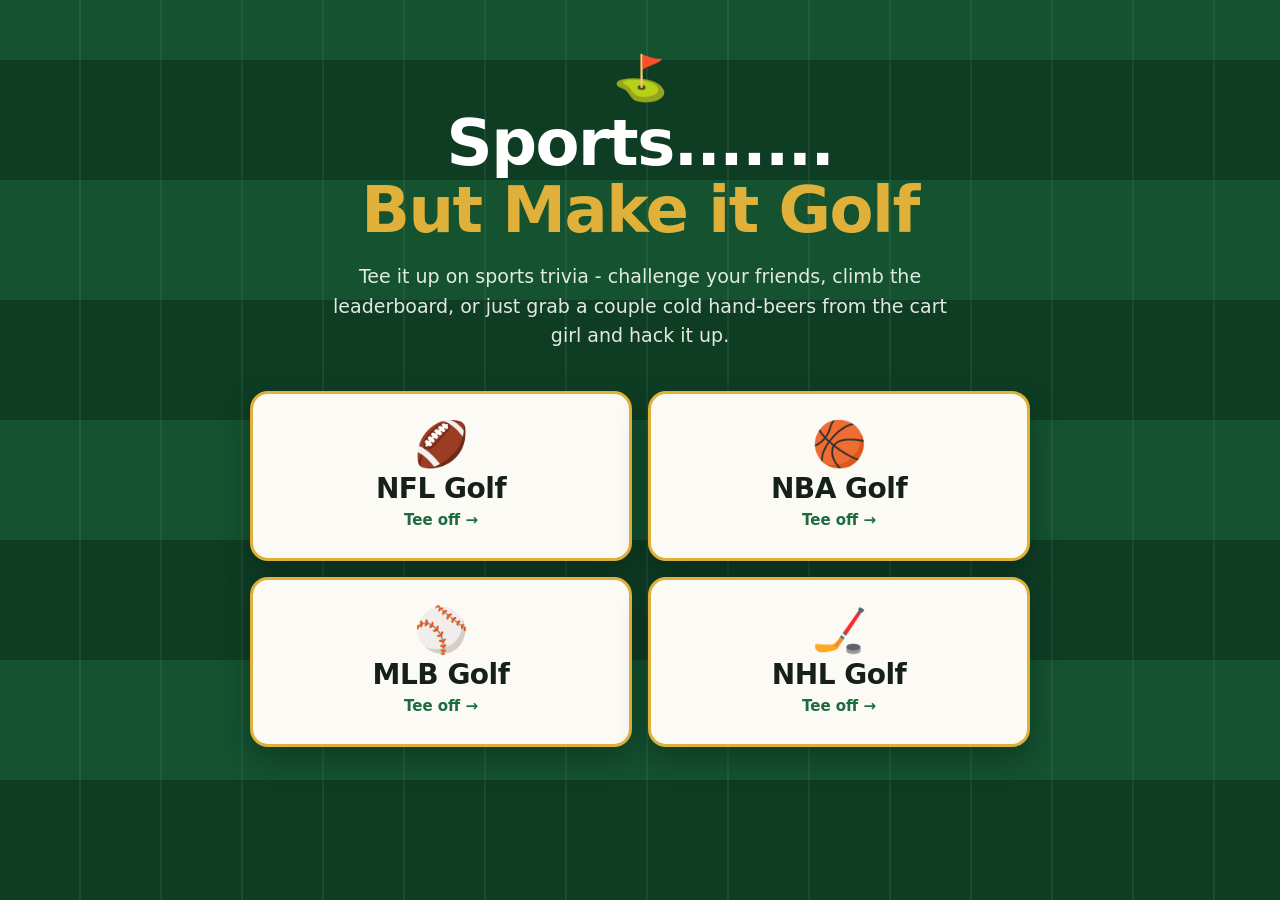
==== commit 8cd517d6: "Launch NBA, MLB and NHL Golf on a shared game engine - shared/game.js + game.css, configured per spo" ====
--- a/index.html
+++ b/index.html
@@ -5,8 +5,20 @@
   <meta name="viewport" content="width=device-width, initial-scale=1, viewport-fit=cover" />
   <title>Sports.......But Make it Golf</title>
   <meta name="description" content="Tee it up on sports trivia - challenge your friends, climb the leaderboard, or just grab a couple cold hand-beers from the cart girl and hack it up." />
+  <meta property="og:type" content="website" />
+  <meta property="og:site_name" content="Sports.......But Make it Golf" />
   <meta property="og:title" content="Sports.......But Make it Golf" />
   <meta property="og:description" content="Tee it up on sports trivia - challenge your friends, climb the leaderboard, or just grab a couple cold hand-beers from the cart girl and hack it up." />
+  <meta property="og:url" content="https://sportsbutmakeitgolf.com/" />
+  <meta property="og:image" content="https://sportsbutmakeitgolf.com/og.png" />
+  <meta property="og:image:width" content="1200" />
+  <meta property="og:image:height" content="630" />
+  <meta property="og:image:alt" content="Sports.......But Make it Golf: sports trivia, scored like golf" />
+  <meta name="twitter:card" content="summary_large_image" />
+  <meta name="twitter:title" content="Sports.......But Make it Golf" />
+  <meta name="twitter:description" content="Tee it up on sports trivia - challenge your friends, climb the leaderboard, or just grab a couple cold hand-beers from the cart girl and hack it up." />
+  <meta name="twitter:image" content="https://sportsbutmakeitgolf.com/og.png" />
+  <link rel="icon" href="data:image/svg+xml,%3Csvg xmlns='http://www.w3.org/2000/svg' viewBox='0 0 100 100'%3E%3Ctext y='.9em' font-size='90'%3E%E2%9B%B3%3C/text%3E%3C/svg%3E" />
   <script>
     // Challenge links shared before the NFL game moved to /nfl/ still open the right round.
     if (new URLSearchParams(location.search).has("challenge")) location.replace("nfl/" + location.search);
@@ -27,22 +39,24 @@
         <span class="sport-name">NFL Golf</span>
         <span class="sport-sub">Tee off →</span>
       </a>
-      <div class="sport soon" aria-disabled="true">
+      <a class="sport live" href="nba/">
         <span class="sport-icon" aria-hidden="true">🏀</span>
         <span class="sport-name">NBA Golf</span>
-        <span class="sport-sub">(coming soon!)</span>
-      </div>
-      <div class="sport soon" aria-disabled="true">
+        <span class="sport-sub">Tee off →</span>
+      </a>
+      <a class="sport live" href="mlb/">
         <span class="sport-icon" aria-hidden="true">⚾</span>
         <span class="sport-name">MLB Golf</span>
-        <span class="sport-sub">(coming soon!)</span>
-      </div>
-      <div class="sport soon" aria-disabled="true">
+        <span class="sport-sub">Tee off →</span>
+      </a>
+      <a class="sport live" href="nhl/">
         <span class="sport-icon" aria-hidden="true">🏒</span>
         <span class="sport-name">NHL Golf</span>
-        <span class="sport-sub">(coming soon!)</span>
-      </div>
+        <span class="sport-sub">Tee off →</span>
+      </a>
     </nav>
   </main>
+  <!-- Cloudflare Web Analytics: cookieless page-view counts (see docs/traffic-analytics.md) -->
+  <script defer src="https://static.cloudflareinsights.com/beacon.min.js" data-cf-beacon='{"token": "491b1652aaf04bb68538096815c8875a"}'></script>
 </body>
 </html>
